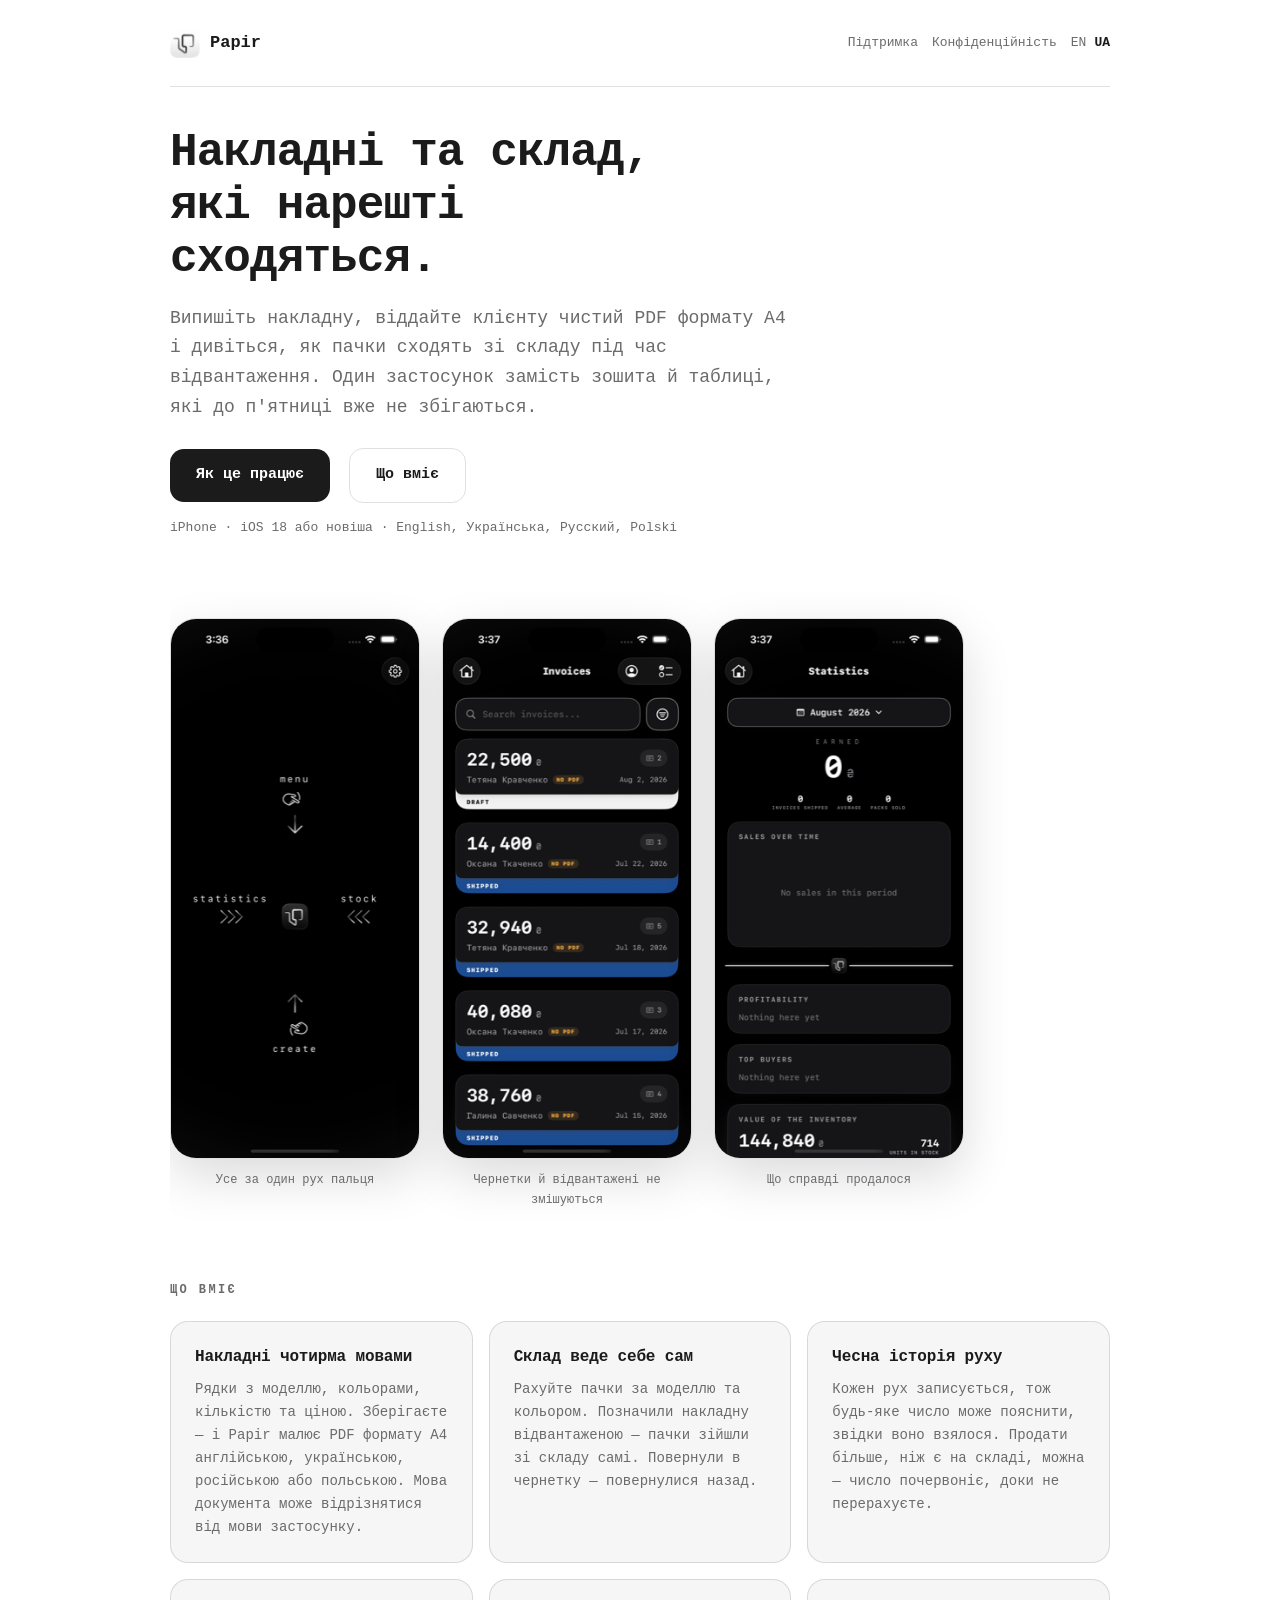
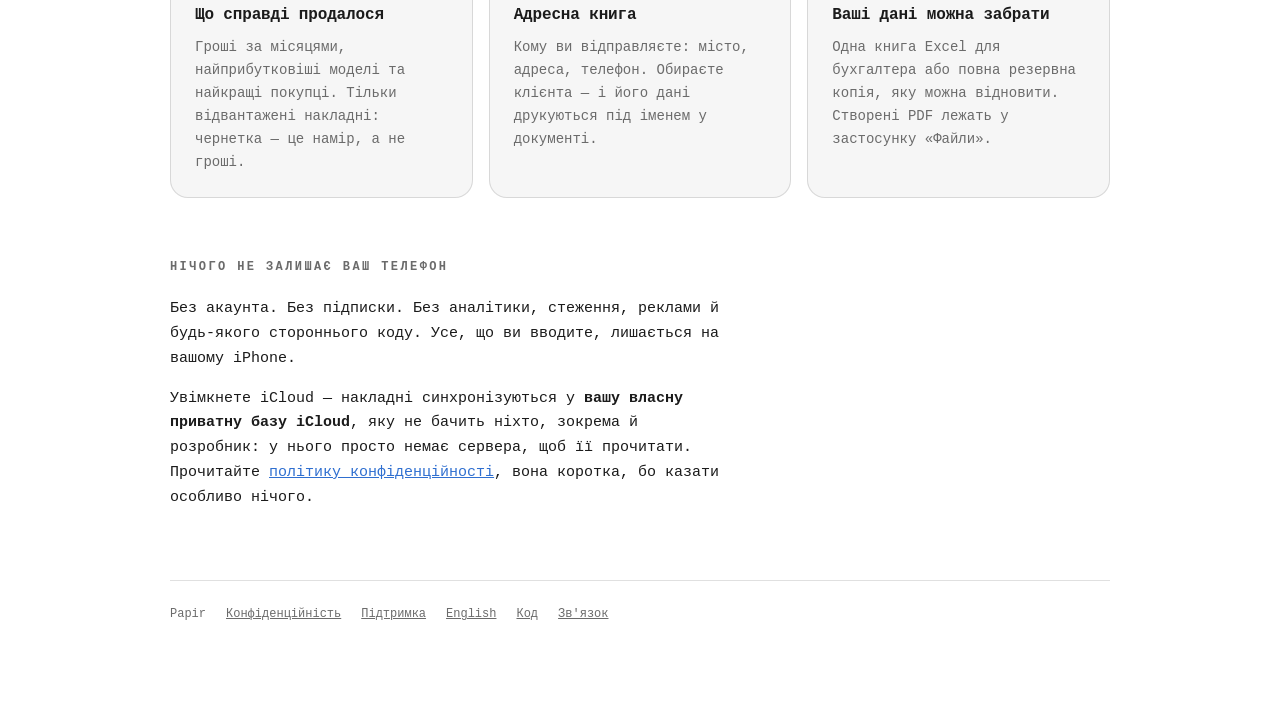
==== docs/uk.html @ 333dbc2e "Give the app a front door, in two languages The site was three plain documents hung off a link in Se" ====
<!DOCTYPE html>
<html lang="uk">
<head>
<meta charset="utf-8">
<meta name="viewport" content="width=device-width, initial-scale=1">

<title>Papir — накладні та склад для невеликого гурту</title>
<meta name="description" content="Випишіть накладну, віддайте клієнту чистий PDF формату A4 і дивіться, як пачки сходять зі складу під час відвантаження. Застосунок для iPhone. Без акаунта, без підписки, нічого не залишає телефон.">
<link rel="canonical" href="https://kaisse99.github.io/PapirInvoiceGenerator/uk.html">

<link rel="alternate" hreflang="en" href="https://kaisse99.github.io/PapirInvoiceGenerator/">
<link rel="alternate" hreflang="uk" href="https://kaisse99.github.io/PapirInvoiceGenerator/uk.html">
<link rel="alternate" hreflang="x-default" href="https://kaisse99.github.io/PapirInvoiceGenerator/">

<meta property="og:type" content="website">
<meta property="og:site_name" content="Papir">
<meta property="og:title" content="Papir — накладні та склад для невеликого гурту">
<meta property="og:description" content="Випишіть накладну, віддайте клієнту чистий PDF, і склад оновиться сам. Без акаунта, без підписки, нічого не залишає телефон.">
<meta property="og:url" content="https://kaisse99.github.io/PapirInvoiceGenerator/uk.html">
<meta property="og:image" content="https://kaisse99.github.io/PapirInvoiceGenerator/img/icon.png">
<meta property="og:locale" content="uk">
<meta property="og:locale:alternate" content="en">
<meta name="twitter:card" content="summary_large_image">
<meta name="twitter:title" content="Papir — накладні та склад">
<meta name="twitter:description" content="Накладні, склад і статистика в одному застосунку для iPhone.">
<meta name="twitter:image" content="https://kaisse99.github.io/PapirInvoiceGenerator/img/icon.png">

<link rel="icon" href="img/icon.png">
<link rel="apple-touch-icon" href="img/icon.png">
<link rel="stylesheet" href="site.css">

<script type="application/ld+json">
{
  "@context": "https://schema.org",
  "@type": "SoftwareApplication",
  "name": "Papir",
  "applicationCategory": "BusinessApplication",
  "operatingSystem": "iOS 18.0 або новіша",
  "description": "Накладні та облік складу для невеликого гуртового бізнесу. Випишіть накладну, отримайте PDF чотирма мовами, і склад оновиться сам під час відвантаження.",
  "image": "https://kaisse99.github.io/PapirInvoiceGenerator/img/icon.png",
  "url": "https://kaisse99.github.io/PapirInvoiceGenerator/uk.html",
  "inLanguage": ["uk", "en", "ru", "pl"],
  "offers": { "@type": "Offer", "price": "0", "priceCurrency": "UAH" },
  "author": { "@type": "Person", "name": "Mykyta Varnikov" }
}
</script>
</head>
<body>
<div class="wrap">

<nav>
  <a class="brand" href="uk.html">
    <img src="img/icon.png" alt="Іконка застосунку Papir" width="30" height="30">
    <span>Papir</span>
  </a>
  <span class="spacer"></span>
  <a class="link" href="support.html">Підтримка</a>
  <a class="link" href="privacy.html">Конфіденційність</a>
  <span class="langs">
    <a href="index.html">EN</a>
    <a href="uk.html" aria-current="true">UA</a>
  </span>
</nav>

<header class="hero">
  <h1>Накладні та склад, які нарешті сходяться.</h1>
  <p class="lede">Випишіть накладну, віддайте клієнту чистий PDF формату A4 і
  дивіться, як пачки сходять зі складу під час відвантаження. Один застосунок
  замість зошита й таблиці, які до п'ятниці вже не збігаються.</p>
  <a class="cta" href="support.html">Як це працює</a>
  <a class="cta secondary" href="#what">Що вміє</a>
  <p class="note">iPhone · iOS 18 або новіша · English, Українська, Русский, Polski</p>
</header>

<div class="screens">
  <figure>
    <img src="img/1-home.png" alt="Головний екран Papir: рух угору — нова накладна, вниз — накладні, ліворуч — склад, праворуч — статистика" width="620" height="1348" loading="lazy">
    <figcaption>Усе за один рух пальця</figcaption>
  </figure>
  <figure>
    <img src="img/2-invoices.png" alt="Список накладних у Papir із сумою та позначкою чернетки або відвантаження" width="620" height="1348" loading="lazy">
    <figcaption>Чернетки й відвантажені не змішуються</figcaption>
  </figure>
  <figure>
    <img src="img/3-statistics.png" alt="Статистика Papir: заробіток за місяць, графік продажів і найприбутковіші моделі" width="620" height="1348" loading="lazy">
    <figcaption>Що справді продалося</figcaption>
  </figure>
</div>

<h2 id="what">Що вміє</h2>

<div class="grid">
  <div class="card">
    <h3>Накладні чотирма мовами</h3>
    <p>Рядки з моделлю, кольорами, кількістю та ціною. Зберігаєте — і Papir малює
    PDF формату A4 англійською, українською, російською або польською. Мова
    документа може відрізнятися від мови застосунку.</p>
  </div>
  <div class="card">
    <h3>Склад веде себе сам</h3>
    <p>Рахуйте пачки за моделлю та кольором. Позначили накладну відвантаженою —
    пачки зійшли зі складу самі. Повернули в чернетку — повернулися назад.</p>
  </div>
  <div class="card">
    <h3>Чесна історія руху</h3>
    <p>Кожен рух записується, тож будь-яке число може пояснити, звідки воно
    взялося. Продати більше, ніж є на складі, можна — число почервоніє, доки не
    перерахуєте.</p>
  </div>
  <div class="card">
    <h3>Що справді продалося</h3>
    <p>Гроші за місяцями, найприбутковіші моделі та найкращі покупці. Тільки
    відвантажені накладні: чернетка — це намір, а не гроші.</p>
  </div>
  <div class="card">
    <h3>Адресна книга</h3>
    <p>Кому ви відправляєте: місто, адреса, телефон. Обираєте клієнта — і його дані
    друкуються під іменем у документі.</p>
  </div>
  <div class="card">
    <h3>Ваші дані можна забрати</h3>
    <p>Одна книга Excel для бухгалтера або повна резервна копія, яку можна
    відновити. Створені PDF лежать у застосунку «Файли».</p>
  </div>
</div>

<h2>Нічого не залишає ваш телефон</h2>

<p class="body">Без акаунта. Без підписки. Без аналітики, стеження, реклами й
будь-якого стороннього коду. Усе, що ви вводите, лишається на вашому iPhone.</p>

<p class="body">Увімкнете iCloud — накладні синхронізуються у <strong>вашу власну
приватну базу iCloud</strong>, яку не бачить ніхто, зокрема й розробник: у нього
просто немає сервера, щоб її прочитати. Прочитайте
<a href="privacy.html">політику конфіденційності</a>, вона коротка, бо казати
особливо нічого.</p>

<footer>
  <span>Papir</span>
  <a href="privacy.html">Конфіденційність</a>
  <a href="support.html">Підтримка</a>
  <a href="index.html">English</a>
  <a href="https://github.com/Kaisse99/PapirInvoiceGenerator">Код</a>
  <a href="mailto:kaisse99uuu@gmail.com">Зв'язок</a>
</footer>

</div>
</body>
</html>
---- docs/site.css ----
/*
  site.css
  The marketing pages. Same face as the app — monospaced ink on paper, one
  blue accent, inverting with the reader's theme — but laid out as a landing
  page rather than a document: a hero, a row of screens, a grid of what it
  does. The policy pages keep using style.css; this is only for the front.
*/

:root {
  --ink: #1b1b1b;
  --paper: #ffffff;
  --muted: #6b6b6b;
  --rule: rgba(0, 0, 0, 0.12);
  --card: #f6f6f6;
  --blue: #2f6fd0;
  --shadow: 0 18px 50px rgba(0, 0, 0, 0.14);
}

@media (prefers-color-scheme: dark) {
  :root {
    --ink: #e8e8e8;
    --paper: #0a0a0a;
    --muted: #8d8d8d;
    --rule: rgba(255, 255, 255, 0.14);
    --card: #141414;
    --blue: #5b95ee;
    --shadow: 0 18px 50px rgba(0, 0, 0, 0.6);
  }
}

* { box-sizing: border-box; }

html { scroll-behavior: smooth; }

body {
  margin: 0;
  padding: 0 24px 80px;
  background: var(--paper);
  color: var(--ink);
  font-family: ui-monospace, "SF Mono", Menlo, Consolas, monospace;
  font-size: 15px;
  line-height: 1.65;
  -webkit-font-smoothing: antialiased;
}

.wrap { max-width: 940px; margin: 0 auto; }

/* ---- top bar ---- */

nav {
  display: flex;
  align-items: center;
  gap: 14px;
  padding: 28px 0;
  flex-wrap: wrap;
}

.brand {
  display: inline-flex;
  align-items: center;
  gap: 10px;
  text-decoration: none;
  color: inherit;
  font-weight: 700;
  font-size: 17px;
}

.brand img {
  width: 30px;
  height: 30px;
  border-radius: 7px;
  display: block;
}

nav .spacer { flex: 1; }

nav a.link {
  color: var(--muted);
  text-decoration: none;
  font-size: 13px;
}

nav a.link:hover { color: var(--ink); }

nav .langs { display: flex; gap: 8px; font-size: 13px; }
nav .langs a { color: var(--muted); text-decoration: none; }
nav .langs a[aria-current="true"] { color: var(--ink); font-weight: 700; }

/* ---- hero ---- */

header.hero {
  padding: 40px 0 20px;
  border-top: 1px solid var(--rule);
}

h1 {
  font-size: clamp(30px, 6vw, 46px);
  line-height: 1.15;
  letter-spacing: -0.02em;
  margin: 0 0 18px;
  max-width: 18ch;
}

.lede {
  font-size: clamp(15px, 2.2vw, 18px);
  color: var(--muted);
  max-width: 58ch;
  margin: 0 0 26px;
}

.cta {
  display: inline-block;
  background: var(--ink);
  color: var(--paper);
  text-decoration: none;
  font-weight: 700;
  padding: 14px 26px;
  border-radius: 14px;
  font-size: 15px;
}

.cta.secondary {
  background: transparent;
  color: var(--ink);
  border: 1px solid var(--rule);
  margin-left: 10px;
}

.note { color: var(--muted); font-size: 13px; margin-top: 14px; }

/* ---- screens ---- */

.screens {
  display: flex;
  gap: 22px;
  overflow-x: auto;
  padding: 46px 0 10px;
  scroll-snap-type: x mandatory;
}

.screens figure {
  margin: 0;
  flex: 0 0 auto;
  width: 250px;
  scroll-snap-align: start;
}

.screens img {
  width: 100%;
  height: auto;
  display: block;
  border-radius: 26px;
  border: 1px solid var(--rule);
  box-shadow: var(--shadow);
}

.screens figcaption {
  margin-top: 12px;
  font-size: 12px;
  color: var(--muted);
  text-align: center;
}

/* ---- sections ---- */

h2 {
  font-size: 12px;
  font-weight: 700;
  letter-spacing: 0.2em;
  text-transform: uppercase;
  color: var(--muted);
  margin: 60px 0 20px;
}

.grid {
  display: grid;
  grid-template-columns: repeat(auto-fit, minmax(250px, 1fr));
  gap: 16px;
}

.card {
  background: var(--card);
  border: 1px solid var(--rule);
  border-radius: 18px;
  padding: 22px 24px;
}

.card h3 {
  margin: 0 0 8px;
  font-size: 16px;
  letter-spacing: -0.01em;
}

.card p { margin: 0; color: var(--muted); font-size: 14px; }

p.body { max-width: 62ch; }
p.body a { color: var(--blue); }

/* ---- footer ---- */

footer {
  margin-top: 70px;
  padding-top: 24px;
  border-top: 1px solid var(--rule);
  color: var(--muted);
  font-size: 12px;
  display: flex;
  flex-wrap: wrap;
  gap: 8px 20px;
  align-items: center;
}

footer a { color: var(--muted); }

@media (max-width: 560px) {
  body { padding: 0 18px 60px; font-size: 14px; }
  .screens figure { width: 210px; }
  .cta.secondary { margin-left: 0; margin-top: 10px; }
}
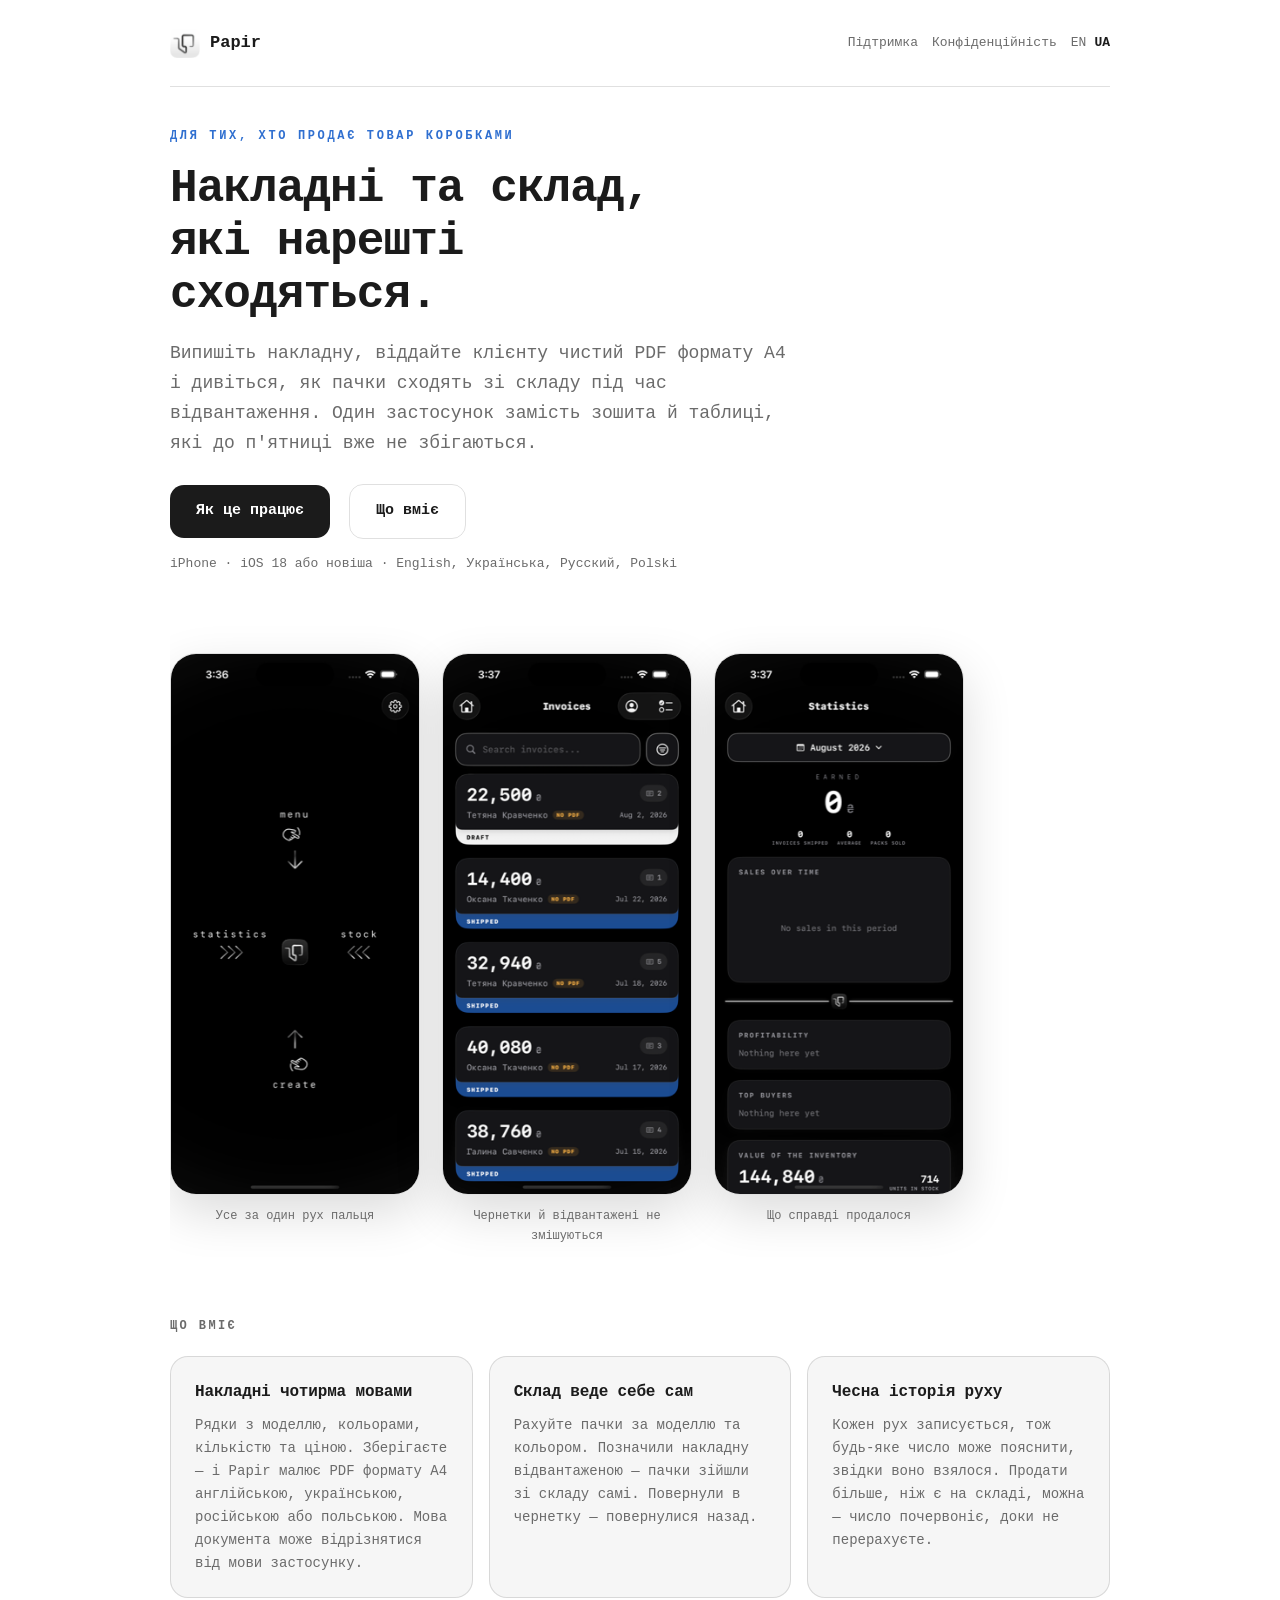
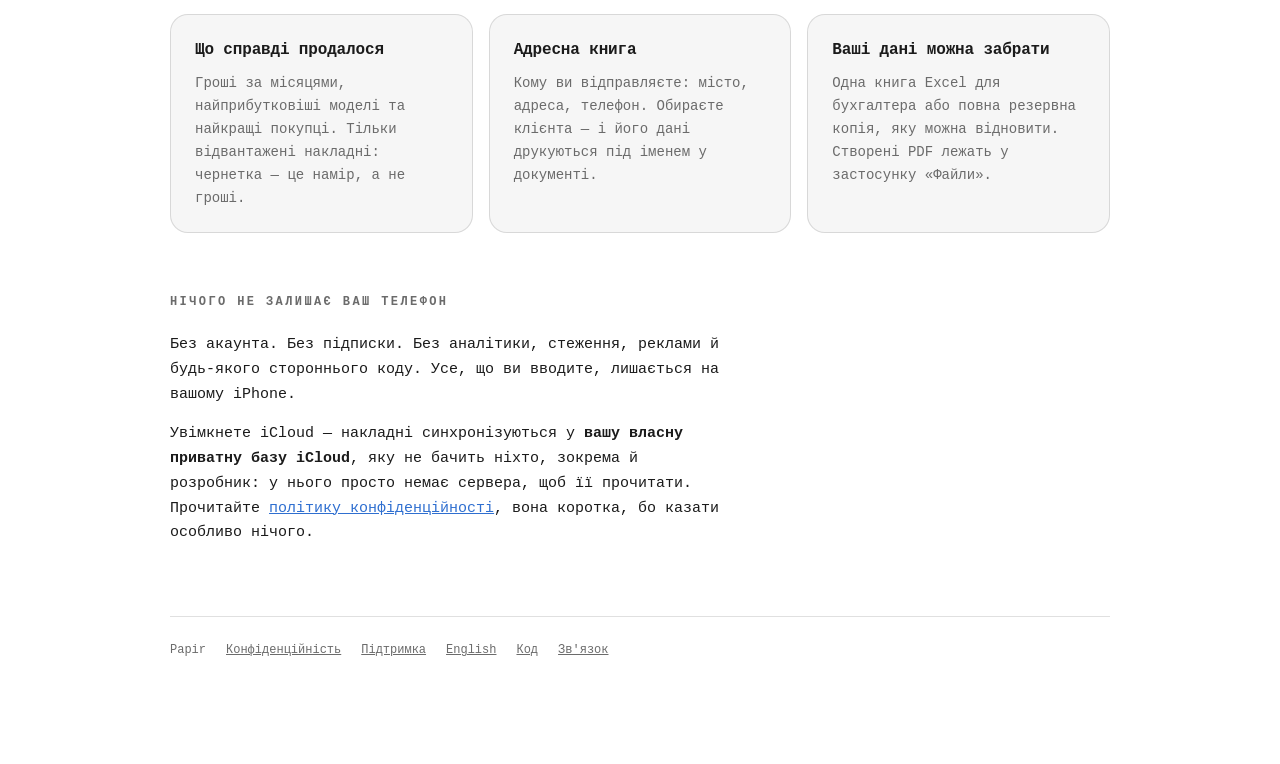
==== commit e3f46387: "Put the line that says what this is back at the top "For people who sell boxes of things" was the on" ====
--- a/docs/uk.html
+++ b/docs/uk.html
@@ -63,6 +63,7 @@
 </nav>
 
 <header class="hero">
+  <p class="kicker">Для тих, хто продає товар коробками</p>
   <h1>Накладні та склад, які нарешті сходяться.</h1>
   <p class="lede">Випишіть накладну, віддайте клієнту чистий PDF формату A4 і
   дивіться, як пачки сходять зі складу під час відвантаження. Один застосунок
--- a/docs/site.css
+++ b/docs/site.css
@@ -93,6 +93,15 @@
   border-top: 1px solid var(--rule);
 }
 
+.kicker {
+  font-size: 12px;
+  font-weight: 700;
+  letter-spacing: 0.22em;
+  text-transform: uppercase;
+  color: var(--blue);
+  margin: 0 0 16px;
+}
+
 h1 {
   font-size: clamp(30px, 6vw, 46px);
   line-height: 1.15;
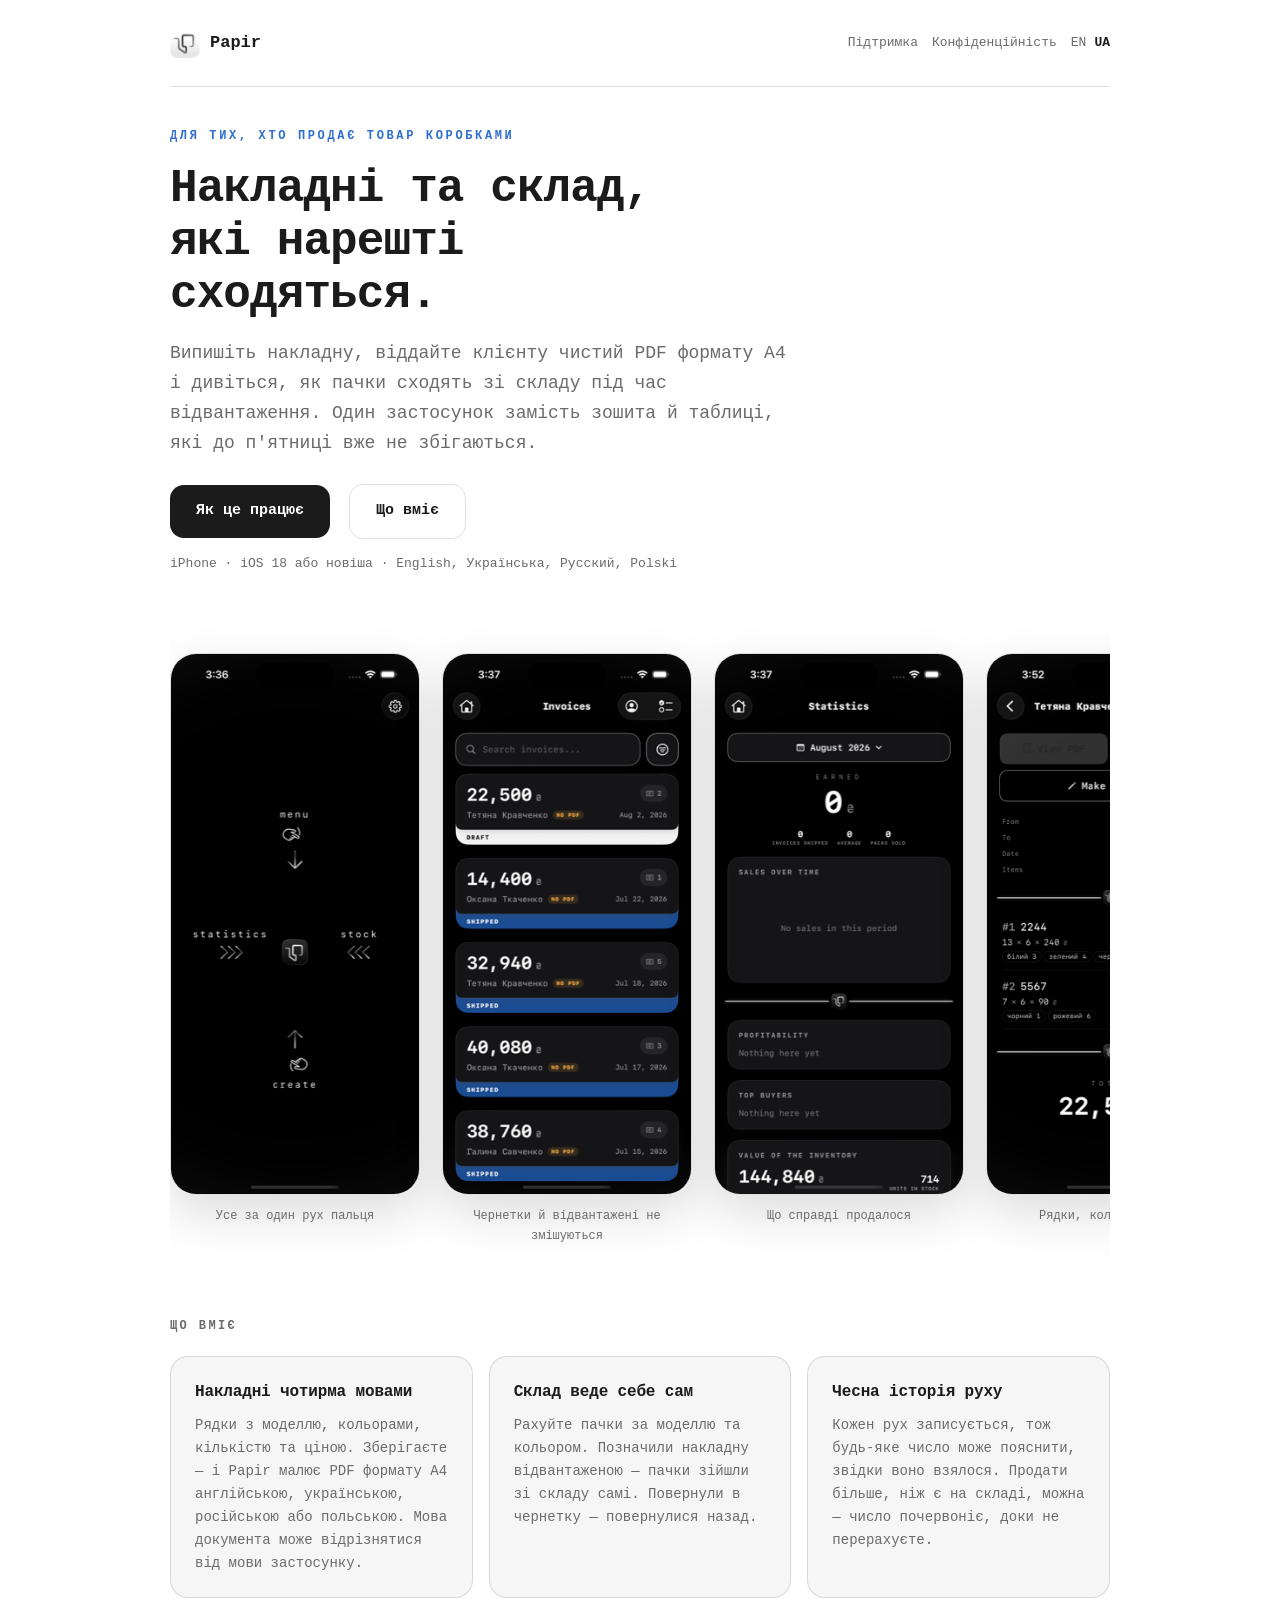
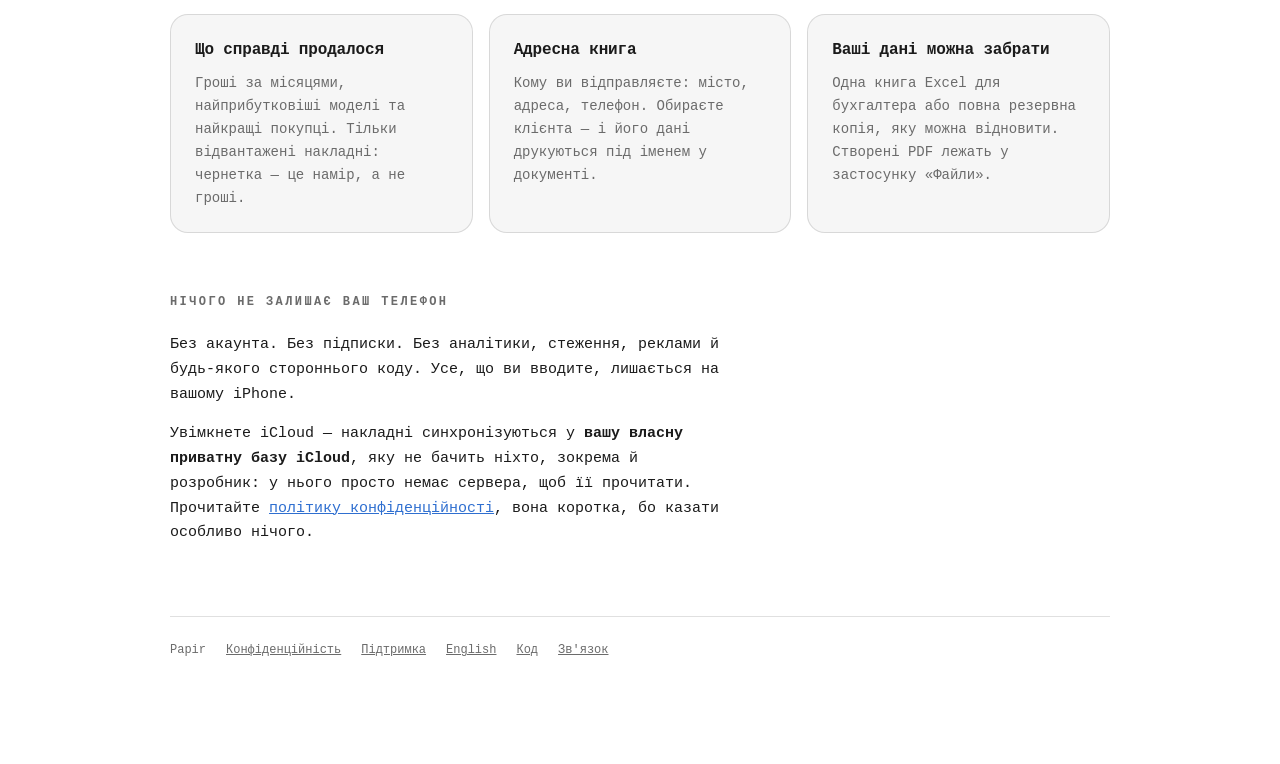
==== commit d04f452a: "Five screens on the front, and one name for the app The site showed three screens and stopped before" ====
--- a/docs/uk.html
+++ b/docs/uk.html
@@ -34,6 +34,7 @@
   "@context": "https://schema.org",
   "@type": "SoftwareApplication",
   "name": "Papir",
+  "alternateName": "Papir: Invoice & Inventory",
   "applicationCategory": "BusinessApplication",
   "operatingSystem": "iOS 18.0 або новіша",
   "description": "Накладні та облік складу для невеликого гуртового бізнесу. Випишіть накладну, отримайте PDF чотирма мовами, і склад оновиться сам під час відвантаження.",
@@ -85,6 +86,14 @@
   <figure>
     <img src="img/3-statistics.png" alt="Статистика Papir: заробіток за місяць, графік продажів і найприбутковіші моделі" width="620" height="1348" loading="lazy">
     <figcaption>Що справді продалося</figcaption>
+  </figure>
+  <figure>
+    <img src="img/4-invoice.png" alt="Відкрита накладна в Papir: рядки з кольорами, кількістю та сумою" width="620" height="1348" loading="lazy">
+    <figcaption>Рядки, кольори, сума</figcaption>
+  </figure>
+  <figure>
+    <img src="img/5-pdf.png" alt="PDF формату A4, який Papir малює з накладної, з містом і відділенням під іменем клієнта" width="620" height="1348" loading="lazy">
+    <figcaption>Документ, який отримує клієнт</figcaption>
   </figure>
 </div>
 
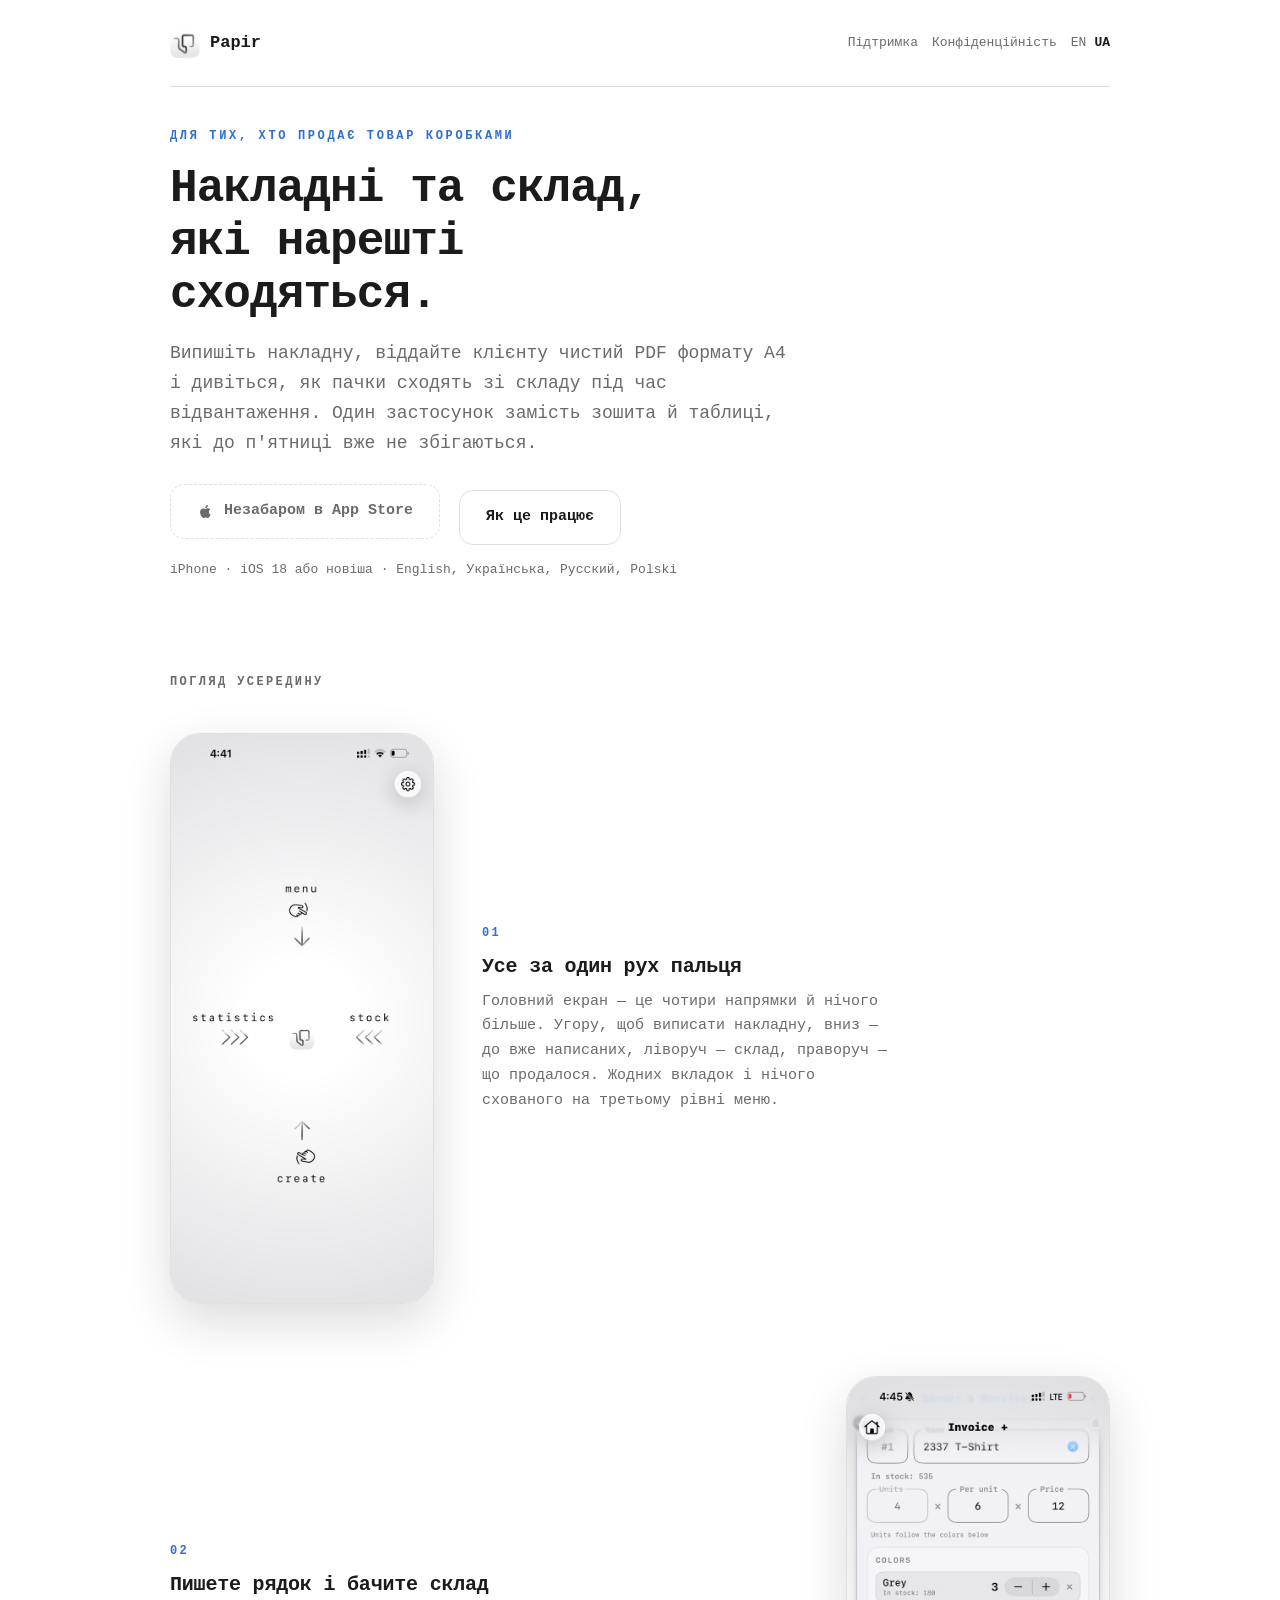
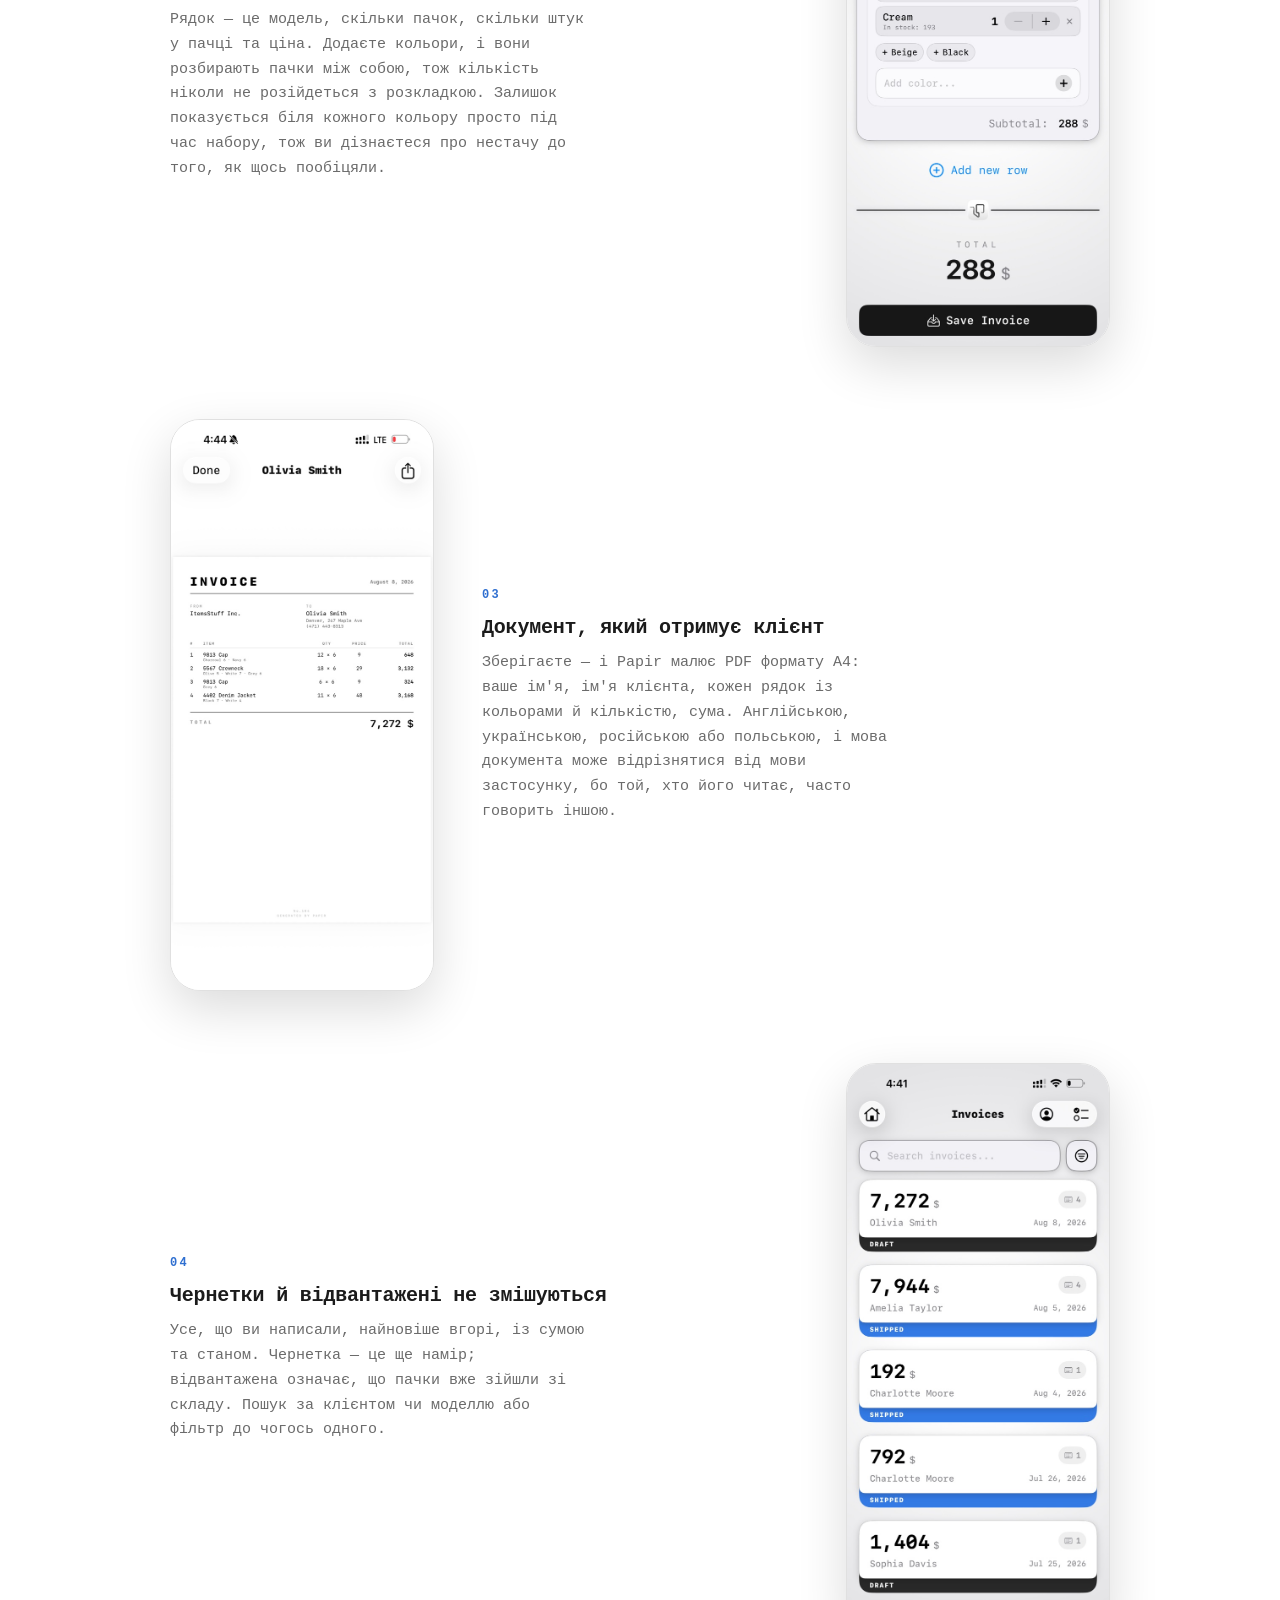
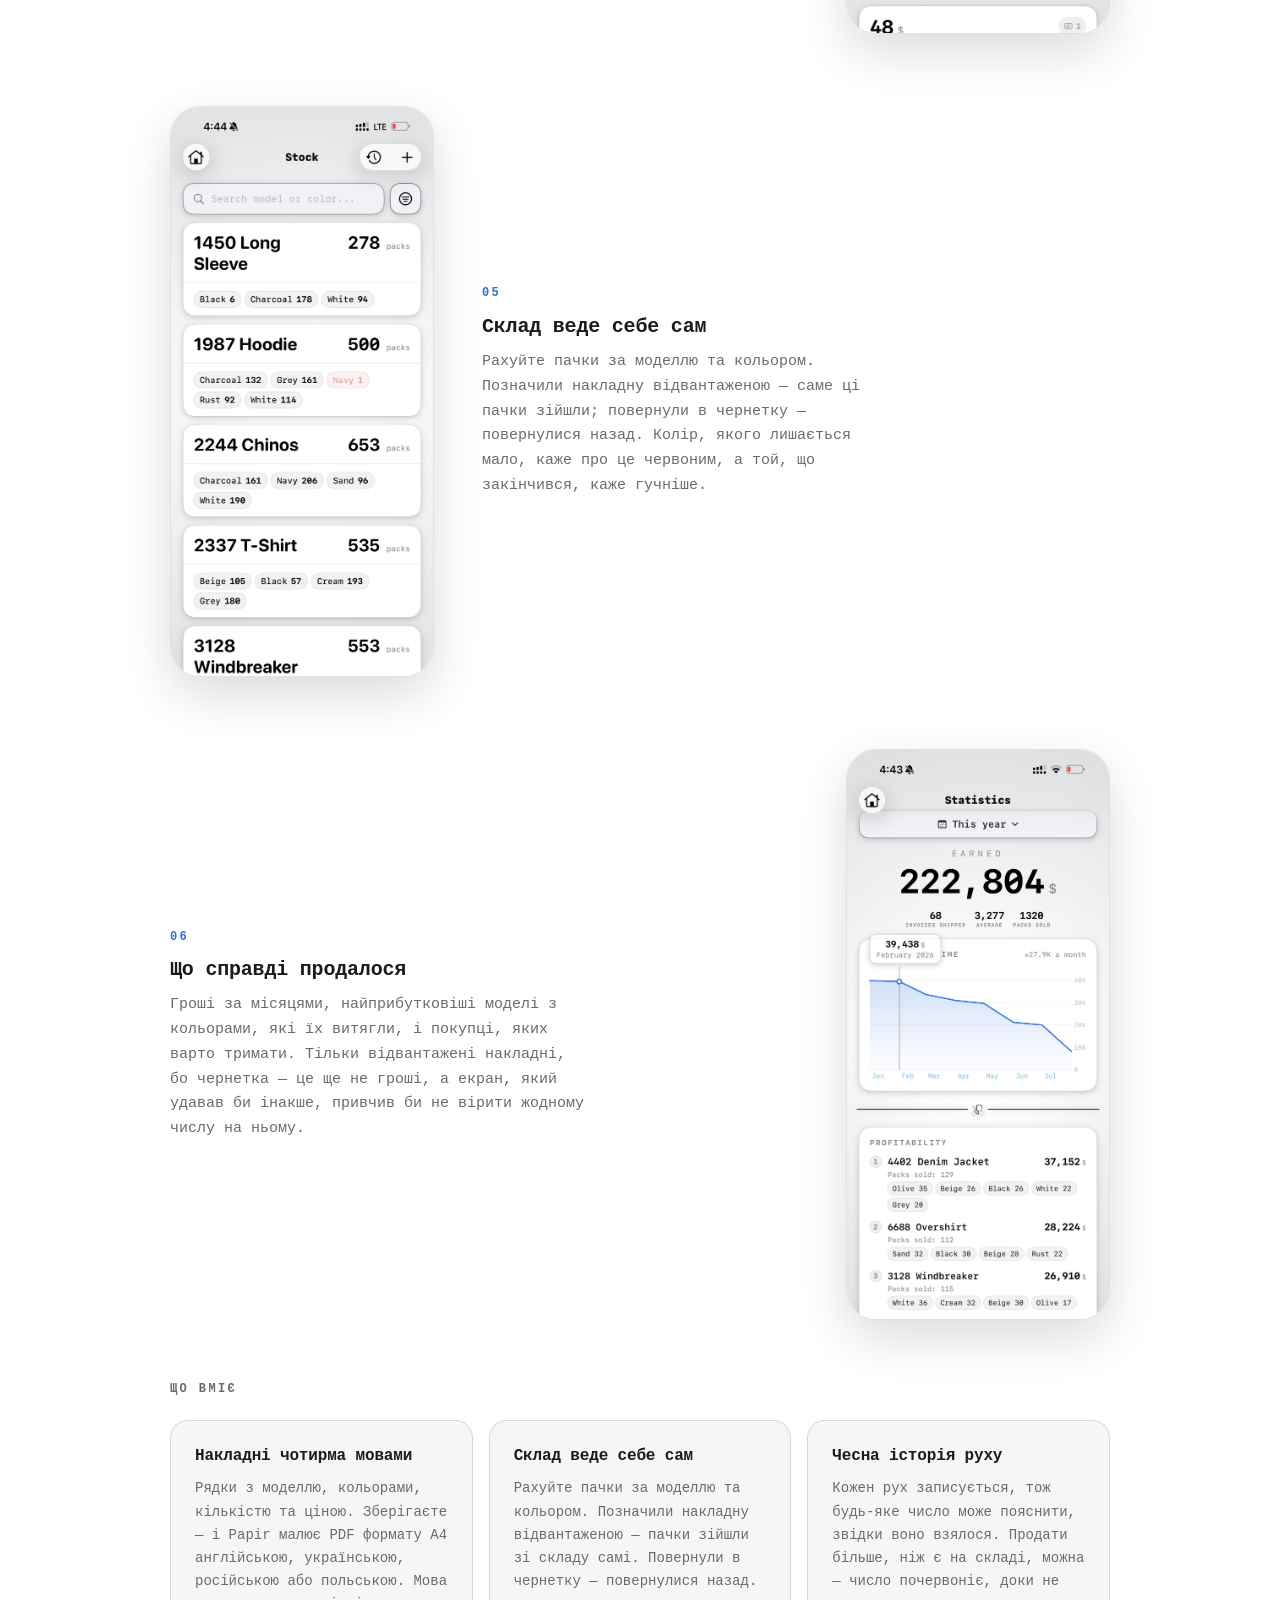
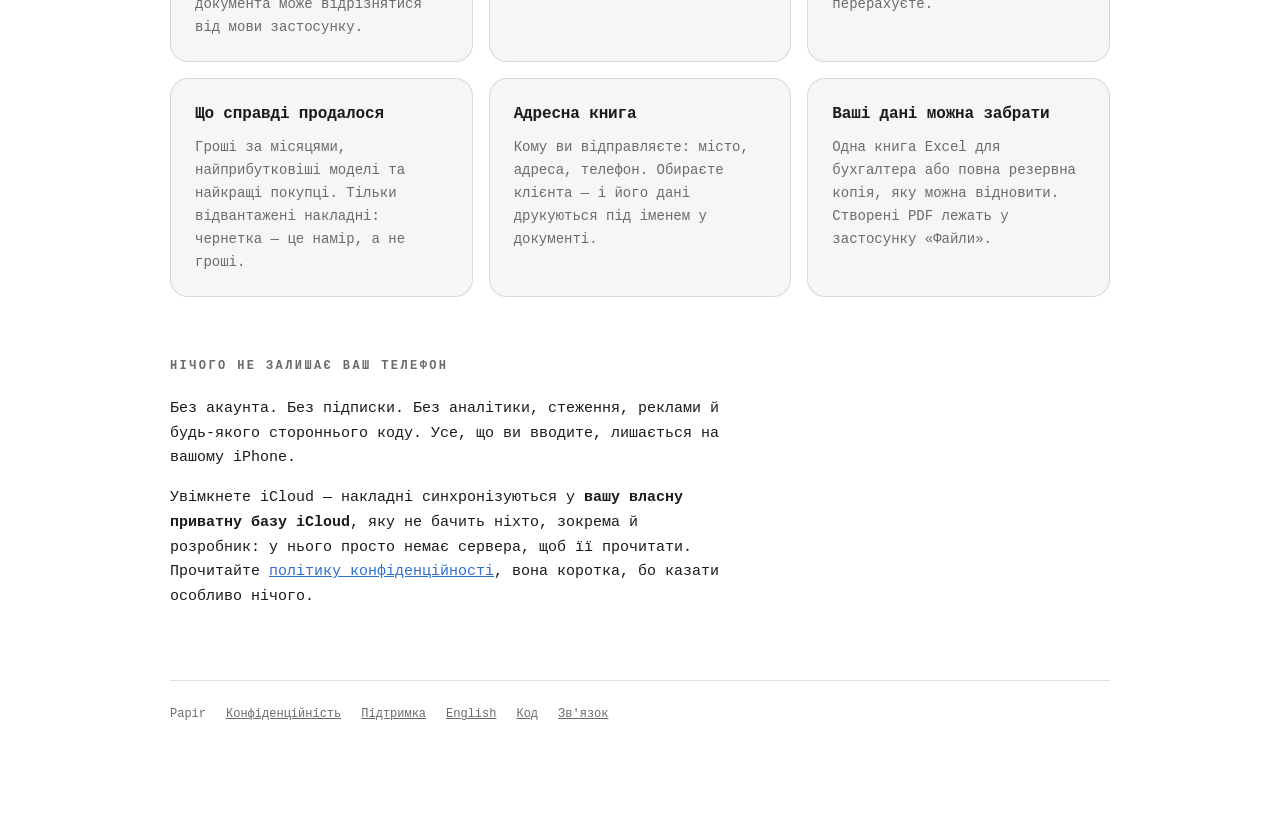
==== commit 594d3dc6: "Give the site a tour of real screens instead of a strip of thumbnails The five screenshots on the fr" ====
--- a/docs/uk.html
+++ b/docs/uk.html
@@ -69,32 +69,107 @@
   <p class="lede">Випишіть накладну, віддайте клієнту чистий PDF формату A4 і
   дивіться, як пачки сходять зі складу під час відвантаження. Один застосунок
   замість зошита й таблиці, які до п'ятниці вже не збігаються.</p>
-  <a class="cta" href="support.html">Як це працює</a>
-  <a class="cta secondary" href="#what">Що вміє</a>
+  <!-- When Papir is live on the App Store, replace the span below with:
+       <a class="cta store" href="https://apps.apple.com/app/id6771679178">
+         <svg viewBox="0 0 24 24" aria-hidden="true"><path d="M16.7 12.8c0-2.3 1.9-3.4 2-3.5-1.1-1.6-2.8-1.8-3.4-1.8-1.4-.1-2.8.9-3.5.9-.7 0-1.8-.9-3-.8-1.5 0-2.9.9-3.7 2.2-1.6 2.7-.4 6.8 1.1 9 .8 1.1 1.7 2.3 2.9 2.3 1.2 0 1.6-.7 3-.7s1.8.7 3 .7c1.2 0 2-1.1 2.8-2.2.9-1.3 1.2-2.5 1.3-2.6-.1 0-2.5-1-2.5-3.5zM14.5 5.9c.6-.8 1-1.9.9-3-.9 0-2.1.6-2.7 1.4-.6.7-1.1 1.8-1 2.9 1 .1 2.1-.5 2.8-1.3z"/></svg>
+         Завантажити в App Store
+       </a> -->
+  <span class="cta store pending" aria-disabled="true">
+    <svg viewBox="0 0 24 24" aria-hidden="true"><path d="M16.7 12.8c0-2.3 1.9-3.4 2-3.5-1.1-1.6-2.8-1.8-3.4-1.8-1.4-.1-2.8.9-3.5.9-.7 0-1.8-.9-3-.8-1.5 0-2.9.9-3.7 2.2-1.6 2.7-.4 6.8 1.1 9 .8 1.1 1.7 2.3 2.9 2.3 1.2 0 1.6-.7 3-.7s1.8.7 3 .7c1.2 0 2-1.1 2.8-2.2.9-1.3 1.2-2.5 1.3-2.6-.1 0-2.5-1-2.5-3.5zM14.5 5.9c.6-.8 1-1.9.9-3-.9 0-2.1.6-2.7 1.4-.6.7-1.1 1.8-1 2.9 1 .1 2.1-.5 2.8-1.3z"/></svg>
+    Незабаром в App Store
+  </span>
+  <a class="cta secondary" href="support.html">Як це працює</a>
   <p class="note">iPhone · iOS 18 або новіша · English, Українська, Русский, Polski</p>
 </header>
 
-<div class="screens">
-  <figure>
-    <img src="img/1-home.png" alt="Головний екран Papir: рух угору — нова накладна, вниз — накладні, ліворуч — склад, праворуч — статистика" width="620" height="1348" loading="lazy">
-    <figcaption>Усе за один рух пальця</figcaption>
-  </figure>
-  <figure>
-    <img src="img/2-invoices.png" alt="Список накладних у Papir із сумою та позначкою чернетки або відвантаження" width="620" height="1348" loading="lazy">
-    <figcaption>Чернетки й відвантажені не змішуються</figcaption>
-  </figure>
-  <figure>
-    <img src="img/3-statistics.png" alt="Статистика Papir: заробіток за місяць, графік продажів і найприбутковіші моделі" width="620" height="1348" loading="lazy">
-    <figcaption>Що справді продалося</figcaption>
-  </figure>
-  <figure>
-    <img src="img/4-invoice.png" alt="Відкрита накладна в Papir: рядки з кольорами, кількістю та сумою" width="620" height="1348" loading="lazy">
-    <figcaption>Рядки, кольори, сума</figcaption>
-  </figure>
-  <figure>
-    <img src="img/5-pdf.png" alt="PDF формату A4, який Papir малює з накладної, з містом і відділенням під іменем клієнта" width="620" height="1348" loading="lazy">
-    <figcaption>Документ, який отримує клієнт</figcaption>
-  </figure>
+<h2 id="tour">Погляд усередину</h2>
+
+<div class="tour">
+
+  <section class="step">
+    <figure class="shot">
+      <img src="img/1-home.jpg" alt="Головний екран Papir: рух угору — нова накладна, вниз — накладні, ліворуч — склад, праворуч — статистика" width="620" height="1347" loading="lazy">
+    </figure>
+    <div class="says">
+      <span class="step-index">01</span>
+      <h3>Усе за один рух пальця</h3>
+      <p>Головний екран — це чотири напрямки й нічого більше. Угору, щоб
+      виписати накладну, вниз — до вже написаних, ліворуч — склад, праворуч —
+      що продалося. Жодних вкладок і нічого схованого на третьому рівні
+      меню.</p>
+    </div>
+  </section>
+
+  <section class="step">
+    <figure class="shot">
+      <img src="img/2-write.jpg" alt="Рядок накладної в Papir: модель, кількість, штук у пачці та ціна, а біля кожного кольору видно залишок на складі" width="620" height="1347" loading="lazy">
+    </figure>
+    <div class="says">
+      <span class="step-index">02</span>
+      <h3>Пишете рядок і бачите склад</h3>
+      <p>Рядок — це модель, скільки пачок, скільки штук у пачці та ціна.
+      Додаєте кольори, і вони розбирають пачки між собою, тож кількість ніколи
+      не розійдеться з розкладкою. Залишок показується біля кожного кольору
+      просто під час набору, тож ви дізнаєтеся про нестачу до того, як щось
+      пообіцяли.</p>
+    </div>
+  </section>
+
+  <section class="step">
+    <figure class="shot">
+      <img src="img/3-pdf.jpg" alt="PDF формату A4, який Papir малює з накладної: обидві сторони, пронумеровані рядки з кольорами й кількістю та сума" width="620" height="1347" loading="lazy">
+    </figure>
+    <div class="says">
+      <span class="step-index">03</span>
+      <h3>Документ, який отримує клієнт</h3>
+      <p>Зберігаєте — і Papir малює PDF формату A4: ваше ім'я, ім'я клієнта,
+      кожен рядок із кольорами й кількістю, сума. Англійською, українською,
+      російською або польською, і мова документа може відрізнятися від мови
+      застосунку, бо той, хто його читає, часто говорить іншою.</p>
+    </div>
+  </section>
+
+  <section class="step">
+    <figure class="shot">
+      <img src="img/4-invoices.jpg" alt="Список накладних у Papir: сума, клієнт, дата та позначка чернетки або відвантаження на кожній картці" width="620" height="1347" loading="lazy">
+    </figure>
+    <div class="says">
+      <span class="step-index">04</span>
+      <h3>Чернетки й відвантажені не змішуються</h3>
+      <p>Усе, що ви написали, найновіше вгорі, із сумою та станом. Чернетка — це
+      ще намір; відвантажена означає, що пачки вже зійшли зі складу. Пошук за
+      клієнтом чи моделлю або фільтр до чогось одного.</p>
+    </div>
+  </section>
+
+  <section class="step">
+    <figure class="shot">
+      <img src="img/5-stock.jpg" alt="Екран складу в Papir: картка на модель із загальною кількістю пачок і чіпом на кожен колір, один з них червоний" width="620" height="1347" loading="lazy">
+    </figure>
+    <div class="says">
+      <span class="step-index">05</span>
+      <h3>Склад веде себе сам</h3>
+      <p>Рахуйте пачки за моделлю та кольором. Позначили накладну відвантаженою
+      — саме ці пачки зійшли; повернули в чернетку — повернулися назад. Колір,
+      якого лишається мало, каже про це червоним, а той, що закінчився, каже
+      гучніше.</p>
+    </div>
+  </section>
+
+  <section class="step">
+    <figure class="shot">
+      <img src="img/6-statistics.jpg" alt="Статистика Papir: заробіток за рік, графік продажів за місяцями та найприбутковіші моделі з кольорами" width="620" height="1347" loading="lazy">
+    </figure>
+    <div class="says">
+      <span class="step-index">06</span>
+      <h3>Що справді продалося</h3>
+      <p>Гроші за місяцями, найприбутковіші моделі з кольорами, які їх витягли,
+      і покупці, яких варто тримати. Тільки відвантажені накладні, бо чернетка —
+      це ще не гроші, а екран, який удавав би інакше, привчив би не вірити
+      жодному числу на ньому.</p>
+    </div>
+  </section>
+
 </div>
 
 <h2 id="what">Що вміє</h2>
--- a/docs/site.css
+++ b/docs/site.css
@@ -2,8 +2,9 @@
   site.css
   The marketing pages. Same face as the app — monospaced ink on paper, one
   blue accent, inverting with the reader's theme — but laid out as a landing
-  page rather than a document: a hero, a row of screens, a grid of what it
-  does. The policy pages keep using style.css; this is only for the front.
+  page rather than a document: a hero, a tour of screens each with its say
+  beside it, a grid of what it does. The policy pages keep using style.css;
+  this is only for the front.
 */
 
 :root {
@@ -135,39 +136,94 @@
   margin-left: 10px;
 }
 
+/* The App Store button, and the same button before there is anything to link
+   to. The pending state is deliberately not a dead link: a greyed pill that
+   cannot be clicked is honest, where an anchor to a store page that does not
+   exist yet is a 404 with the app's name on it. Swapping one for the other is
+   a single element, and the href is already written down in the comment
+   beside it. */
+
+.cta.store {
+  display: inline-flex;
+  align-items: center;
+  gap: 10px;
+}
+
+.cta.store svg {
+  width: 17px;
+  height: 17px;
+  fill: currentColor;
+  flex: none;
+}
+
+.cta.store.pending {
+  background: transparent;
+  color: var(--muted);
+  border: 1px dashed var(--rule);
+  cursor: default;
+}
+
 .note { color: var(--muted); font-size: 13px; margin-top: 14px; }
 
-/* ---- screens ---- */
-
-.screens {
-  display: flex;
-  gap: 22px;
-  overflow-x: auto;
-  padding: 46px 0 10px;
-  scroll-snap-type: x mandatory;
-}
-
-.screens figure {
+/* ---- the tour ----
+   One screen per step, the phone on one side and what it does on the other,
+   sides swapping as you go down so the eye has somewhere to travel. Below
+   720px it stacks and the screen always leads, because a caption above its
+   own picture reads as a heading for the section rather than for the shot. */
+
+.tour {
+  display: grid;
+  gap: 72px;
+  margin: 40px 0 0;
+}
+
+.step {
+  display: grid;
+  grid-template-columns: 264px minmax(0, 1fr);
+  gap: 48px;
+  align-items: center;
+}
+
+.step:nth-child(even) {
+  grid-template-columns: minmax(0, 1fr) 264px;
+}
+
+.step:nth-child(even) .shot { order: 2; }
+
+.shot {
   margin: 0;
-  flex: 0 0 auto;
-  width: 250px;
-  scroll-snap-align: start;
-}
-
-.screens img {
+  width: 264px;
+}
+
+.shot img {
   width: 100%;
   height: auto;
   display: block;
-  border-radius: 26px;
+  border-radius: 30px;
   border: 1px solid var(--rule);
   box-shadow: var(--shadow);
 }
 
-.screens figcaption {
-  margin-top: 12px;
-  font-size: 12px;
-  color: var(--muted);
-  text-align: center;
+.says h3 {
+  margin: 0 0 10px;
+  font-size: 20px;
+  letter-spacing: -0.01em;
+  line-height: 1.3;
+}
+
+.says p {
+  margin: 0;
+  color: var(--muted);
+  max-width: 46ch;
+}
+
+.step-index {
+  display: block;
+  font-size: 12px;
+  font-weight: 700;
+  letter-spacing: 0.2em;
+  color: var(--blue);
+  margin-bottom: 10px;
 }
 
 /* ---- sections ---- */
@@ -221,8 +277,21 @@
 
 footer a { color: var(--muted); }
 
+@media (max-width: 720px) {
+  .tour { gap: 48px; }
+  .step,
+  .step:nth-child(even) {
+    grid-template-columns: minmax(0, 1fr);
+    gap: 20px;
+    justify-items: center;
+    text-align: center;
+  }
+  .step:nth-child(even) .shot { order: 0; }
+  .says p { max-width: 42ch; }
+}
+
 @media (max-width: 560px) {
   body { padding: 0 18px 60px; font-size: 14px; }
-  .screens figure { width: 210px; }
   .cta.secondary { margin-left: 0; margin-top: 10px; }
-}
+  .shot { width: 230px; }
+}
